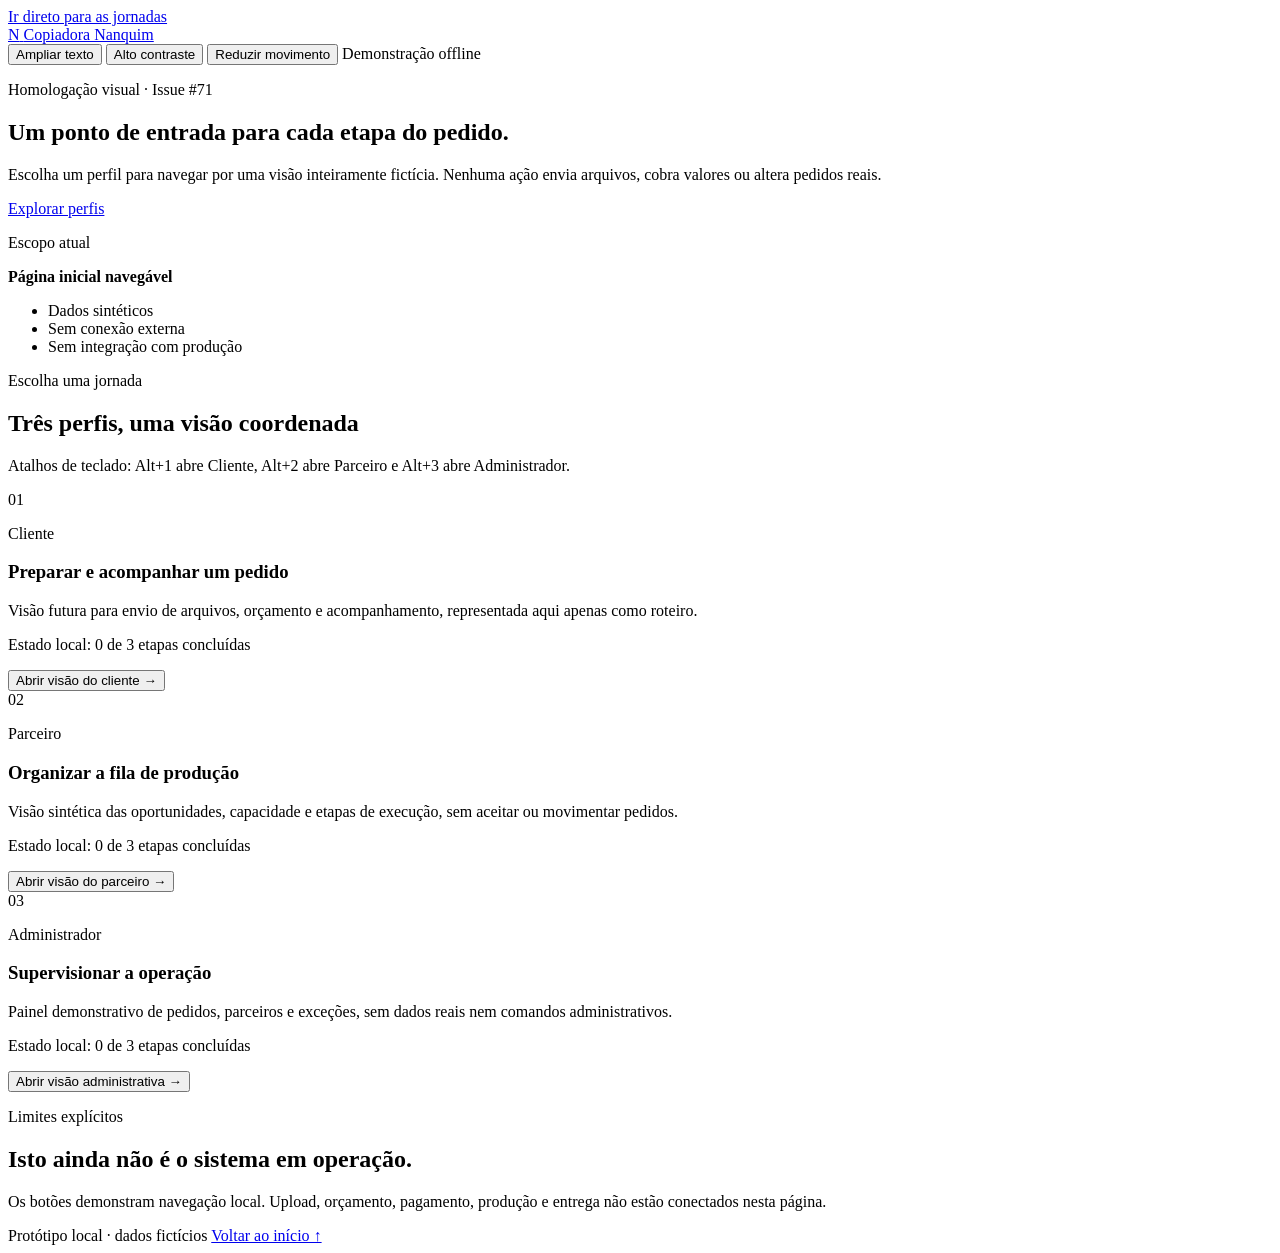
==== index.html @ 4405450c "feat(demo): publicar prototipo visual ficticio - index.html" ====
<!doctype html>
<html lang="pt-BR">
<head>
  <meta charset="utf-8">
  <meta name="viewport" content="width=device-width, initial-scale=1">
  <meta name="description" content="Protótipo offline e fictício dos portais da Copiadora Nanquim.">
  <title>Nanquim — Protótipo offline</title>
  <link rel="stylesheet" href="styles.css">
  <script src="app.js" defer></script>
</head>
<body>
  <a class="skip-link" href="#perfis">Ir direto para as jornadas</a>
  <noscript>
    <section class="no-script-notice" role="status" aria-labelledby="no-script-title">
      <h2 id="no-script-title">A navegação interativa está pausada</h2>
      <p>Ative o JavaScript do navegador para abrir as jornadas fictícias. Esta página permanece local e não envia dados.</p>
    </section>
    <style>
      .text-size-toggle,
      .contrast-toggle,
      .motion-toggle,
      .profile-action { display: none; }
    </style>
  </noscript>
  <header class="site-header">
    <a class="brand" href="#inicio" aria-label="Nanquim — início do protótipo">
      <span class="brand-mark" aria-hidden="true">N</span>
      <span>Copiadora Nanquim</span>
    </a>
    <div class="header-actions">
      <button class="text-size-toggle" type="button" aria-pressed="false">Ampliar texto</button>
      <button class="contrast-toggle" type="button" aria-pressed="false">Alto contraste</button>
      <button class="motion-toggle" type="button" aria-pressed="false">Reduzir movimento</button>
      <button class="visual-preferences-reset" type="button" hidden>Restaurar visual</button>
      <span class="visual-preference-status visually-hidden" role="status" aria-atomic="true"></span>
      <span class="demo-badge">Demonstração offline</span>
    </div>
  </header>

  <main id="inicio">
    <section class="hero" aria-labelledby="hero-title">
      <div class="hero-copy">
        <p class="eyebrow">Homologação visual · Issue #71</p>
        <h1 id="hero-title">Um ponto de entrada para cada etapa do pedido.</h1>
        <p class="hero-text">Escolha um perfil para navegar por uma visão inteiramente fictícia. Nenhuma ação envia arquivos, cobra valores ou altera pedidos reais.</p>
        <div class="hero-actions">
          <a class="primary-action" href="#perfis">Explorar perfis</a>
          <button class="resume-action" type="button" aria-haspopup="dialog" aria-controls="demo-dialog" aria-expanded="false" hidden></button>
        </div>
      </div>
      <div class="status-card" aria-label="Escopo desta demonstração">
        <p class="status-label">Escopo atual</p>
        <strong>Página inicial navegável</strong>
        <ul>
          <li>Dados sintéticos</li>
          <li>Sem conexão externa</li>
          <li>Sem integração com produção</li>
        </ul>
      </div>
    </section>

    <section class="profiles" id="perfis" tabindex="-1" aria-labelledby="profiles-title">
      <div class="section-heading">
        <p class="eyebrow">Escolha uma jornada</p>
        <h2 id="profiles-title">Três perfis, uma visão coordenada</h2>
        <p class="profile-shortcuts" id="profile-shortcuts">Atalhos de teclado: Alt+1 abre Cliente, Alt+2 abre Parceiro e Alt+3 abre Administrador.</p>
      </div>

      <div class="profile-grid">
        <article class="profile-card profile-client" id="cliente">
          <span class="profile-number" aria-hidden="true">01</span>
          <p class="profile-role">Cliente</p>
          <h3>Preparar e acompanhar um pedido</h3>
          <p id="cliente-description">Visão futura para envio de arquivos, orçamento e acompanhamento, representada aqui apenas como roteiro.</p>
          <p class="profile-progress" id="cliente-progress" data-profile-progress="Cliente" data-progress-announcement aria-live="polite">Estado local: 0 de 3 etapas concluídas</p>
          <button class="profile-action" type="button" data-profile="Cliente" aria-haspopup="dialog" aria-controls="demo-dialog" aria-expanded="false" aria-describedby="cliente-description cliente-progress profile-shortcuts" aria-keyshortcuts="Alt+1">Abrir visão do cliente <span aria-hidden="true">→</span></button>
        </article>

        <article class="profile-card profile-partner" id="parceiro">
          <span class="profile-number" aria-hidden="true">02</span>
          <p class="profile-role">Parceiro</p>
          <h3>Organizar a fila de produção</h3>
          <p id="parceiro-description">Visão sintética das oportunidades, capacidade e etapas de execução, sem aceitar ou movimentar pedidos.</p>
          <p class="profile-progress" id="parceiro-progress" data-profile-progress="Parceiro" data-progress-announcement aria-live="polite">Estado local: 0 de 3 etapas concluídas</p>
          <button class="profile-action" type="button" data-profile="Parceiro" aria-haspopup="dialog" aria-controls="demo-dialog" aria-expanded="false" aria-describedby="parceiro-description parceiro-progress profile-shortcuts" aria-keyshortcuts="Alt+2">Abrir visão do parceiro <span aria-hidden="true">→</span></button>
        </article>

        <article class="profile-card profile-admin" id="administrador">
          <span class="profile-number" aria-hidden="true">03</span>
          <p class="profile-role">Administrador</p>
          <h3>Supervisionar a operação</h3>
          <p id="administrador-description">Painel demonstrativo de pedidos, parceiros e exceções, sem dados reais nem comandos administrativos.</p>
          <p class="profile-progress" id="administrador-progress" data-profile-progress="Administrador" data-progress-announcement aria-live="polite">Estado local: 0 de 3 etapas concluídas</p>
          <button class="profile-action" type="button" data-profile="Administrador" aria-haspopup="dialog" aria-controls="demo-dialog" aria-expanded="false" aria-describedby="administrador-description administrador-progress profile-shortcuts" aria-keyshortcuts="Alt+3">Abrir visão administrativa <span aria-hidden="true">→</span></button>
        </article>
      </div>
    </section>

    <section class="prototype-notice" aria-labelledby="notice-title">
      <div>
        <p class="eyebrow">Limites explícitos</p>
        <h2 id="notice-title">Isto ainda não é o sistema em operação.</h2>
      </div>
      <p>Os botões demonstram navegação local. Upload, orçamento, pagamento, produção e entrega não estão conectados nesta página.</p>
    </section>
  </main>

  <dialog class="demo-dialog" id="demo-dialog" aria-labelledby="dialog-title" aria-describedby="dialog-description">
    <div class="dialog-header">
      <p class="eyebrow">Roteiro sintético</p>
      <button type="button" class="dialog-close dialog-close-top" aria-label="Fechar roteiro e voltar aos perfis">Fechar <span aria-hidden="true">×</span></button>
    </div>
    <h2 class="dialog-title" id="dialog-title" tabindex="-1"></h2>
    <p id="dialog-description">Prévia local das etapas previstas para este perfil. Nenhuma ação é executada.</p>
    <div class="dialog-profiles" role="tablist" aria-label="Alternar perfil da simulação" aria-describedby="keyboard-help-content">
      <button type="button" role="tab" id="profile-tab-cliente" aria-controls="dialog-steps" aria-keyshortcuts="Alt+1 ArrowLeft ArrowRight ArrowUp ArrowDown Home End" data-dialog-profile="Cliente">Cliente</button>
      <button type="button" role="tab" id="profile-tab-parceiro" aria-controls="dialog-steps" aria-keyshortcuts="Alt+2 ArrowLeft ArrowRight ArrowUp ArrowDown Home End" data-dialog-profile="Parceiro">Parceiro</button>
      <button type="button" role="tab" id="profile-tab-administrador" aria-controls="dialog-steps" aria-keyshortcuts="Alt+3 ArrowLeft ArrowRight ArrowUp ArrowDown Home End" data-dialog-profile="Administrador">Administrador</button>
    </div>
    <p class="dialog-profile-status" data-progress-announcement role="status" aria-live="polite" aria-atomic="true"></p>
    <p class="dialog-prerequisite-status" data-progress-announcement role="status" aria-live="polite" aria-atomic="true"></p>
    <div class="dialog-accessibility-actions" aria-label="Recursos de acessibilidade da simulação">
      <button type="button" class="dialog-focus-step">Ir para a etapa atual</button>
      <button type="button" class="dialog-focus-summary" aria-keyshortcuts="Alt+R">Ir para o resumo das jornadas</button>
      <button type="button" class="dialog-focus-mode" aria-pressed="false">Mostrar somente a etapa atual</button>
      <button type="button" class="dialog-announcements-toggle" aria-pressed="false" aria-keyshortcuts="Alt+A">Pausar avisos de progresso</button>
    </div>
    <details class="keyboard-help">
      <summary aria-keyshortcuts="Alt+H">Como navegar pelo teclado</summary>
      <p id="keyboard-help-content">Nas abas de perfil e nas etapas, use as setas para navegar; use Início ou Fim para ir ao primeiro ou ao último item. Pressione Enter ou Espaço para selecionar. Dentro do roteiro, Alt+1 abre Cliente, Alt+2 abre Parceiro, Alt+3 abre Administrador, Alt+N avança, Alt+V volta, Alt+R leva ao resumo das jornadas, Alt+A pausa ou retoma os avisos de progresso e Alt+H abre ou fecha esta ajuda. Escape fecha o roteiro; durante uma confirmação de reinício, Escape cancela primeiro essa confirmação.</p>
    </details>
    <p class="dialog-focus-status" role="status" aria-live="polite" aria-atomic="true"></p>
    <ol class="dialog-steps" id="dialog-steps" role="tabpanel" aria-label="Etapas selecionáveis da simulação" aria-describedby="keyboard-help-content"></ol>
    <div class="dialog-progress" data-progress-announcement role="progressbar" aria-live="polite" aria-atomic="true" aria-valuemin="0"></div>
    <section class="journey-summary" aria-labelledby="journey-summary-title">
      <h3 id="journey-summary-title" tabindex="-1">Progresso das três jornadas</h3>
      <p class="journey-overall-status" data-progress-announcement role="status" aria-live="polite" aria-atomic="true"></p>
      <p class="journey-shared-status"></p>
      <ul class="journey-summary-list" data-progress-announcement aria-live="polite" aria-atomic="true"></ul>
      <button type="button" class="journey-continue-action"></button>
      <button type="button" class="journey-review-action" aria-expanded="false" aria-controls="journey-review">Preparar resumo para revisão</button>
      <div class="journey-review" id="journey-review" hidden>
        <label for="journey-review-text">Resumo local do pedido sintético DEMO-071</label>
        <textarea id="journey-review-text" rows="7" readonly></textarea>
        <button type="button" class="journey-review-copy" aria-describedby="journey-review-copy-status">Copiar resumo local</button>
        <p class="journey-review-copy-status" id="journey-review-copy-status" role="status" aria-live="polite" aria-atomic="true">A cópia usa somente a área de transferência deste dispositivo. Nenhum dado é enviado.</p>
      </div>
    </section>
    <section class="dialog-detail" aria-labelledby="dialog-detail-title">
      <p class="dialog-detail-label">Registro sintético da etapa</p>
      <h3 id="dialog-detail-title"></h3>
      <p class="dialog-detail-description"></p>
    </section>
    <section class="dialog-handoff" aria-labelledby="dialog-handoff-title">
      <p class="dialog-detail-label">Continuidade entre perfis</p>
      <h3 id="dialog-handoff-title">Pedido sintético DEMO-071</h3>
      <p class="dialog-handoff-status" data-progress-announcement aria-live="polite" aria-atomic="true"></p>
      <button type="button" class="dialog-handoff-action"></button>
    </section>
    <div class="dialog-navigation" role="group" aria-label="Navegação entre etapas">
      <button type="button" class="dialog-previous" aria-keyshortcuts="Alt+V">Voltar uma etapa</button>
      <button type="button" class="dialog-restart" aria-describedby="dialog-restart-status" hidden>Reiniciar roteiro</button>
      <button type="button" class="dialog-next" aria-keyshortcuts="Alt+N" aria-describedby="dialog-prerequisite-status">Avançar na simulação</button>
    </div>
    <p class="dialog-restart-status" id="dialog-restart-status" role="status" aria-live="polite" aria-atomic="true"></p>
    <button type="button" class="dialog-reset-all" aria-describedby="dialog-reset-status">Reiniciar todas as jornadas</button>
    <p class="dialog-reset-status" id="dialog-reset-status" role="status" aria-live="polite" aria-atomic="true"></p>
    <button type="button" class="dialog-close">Voltar aos perfis</button>
  </dialog>

  <footer>
    <span>Protótipo local · dados fictícios</span>
    <a href="#inicio">Voltar ao início ↑</a>
  </footer>
</body>
</html>
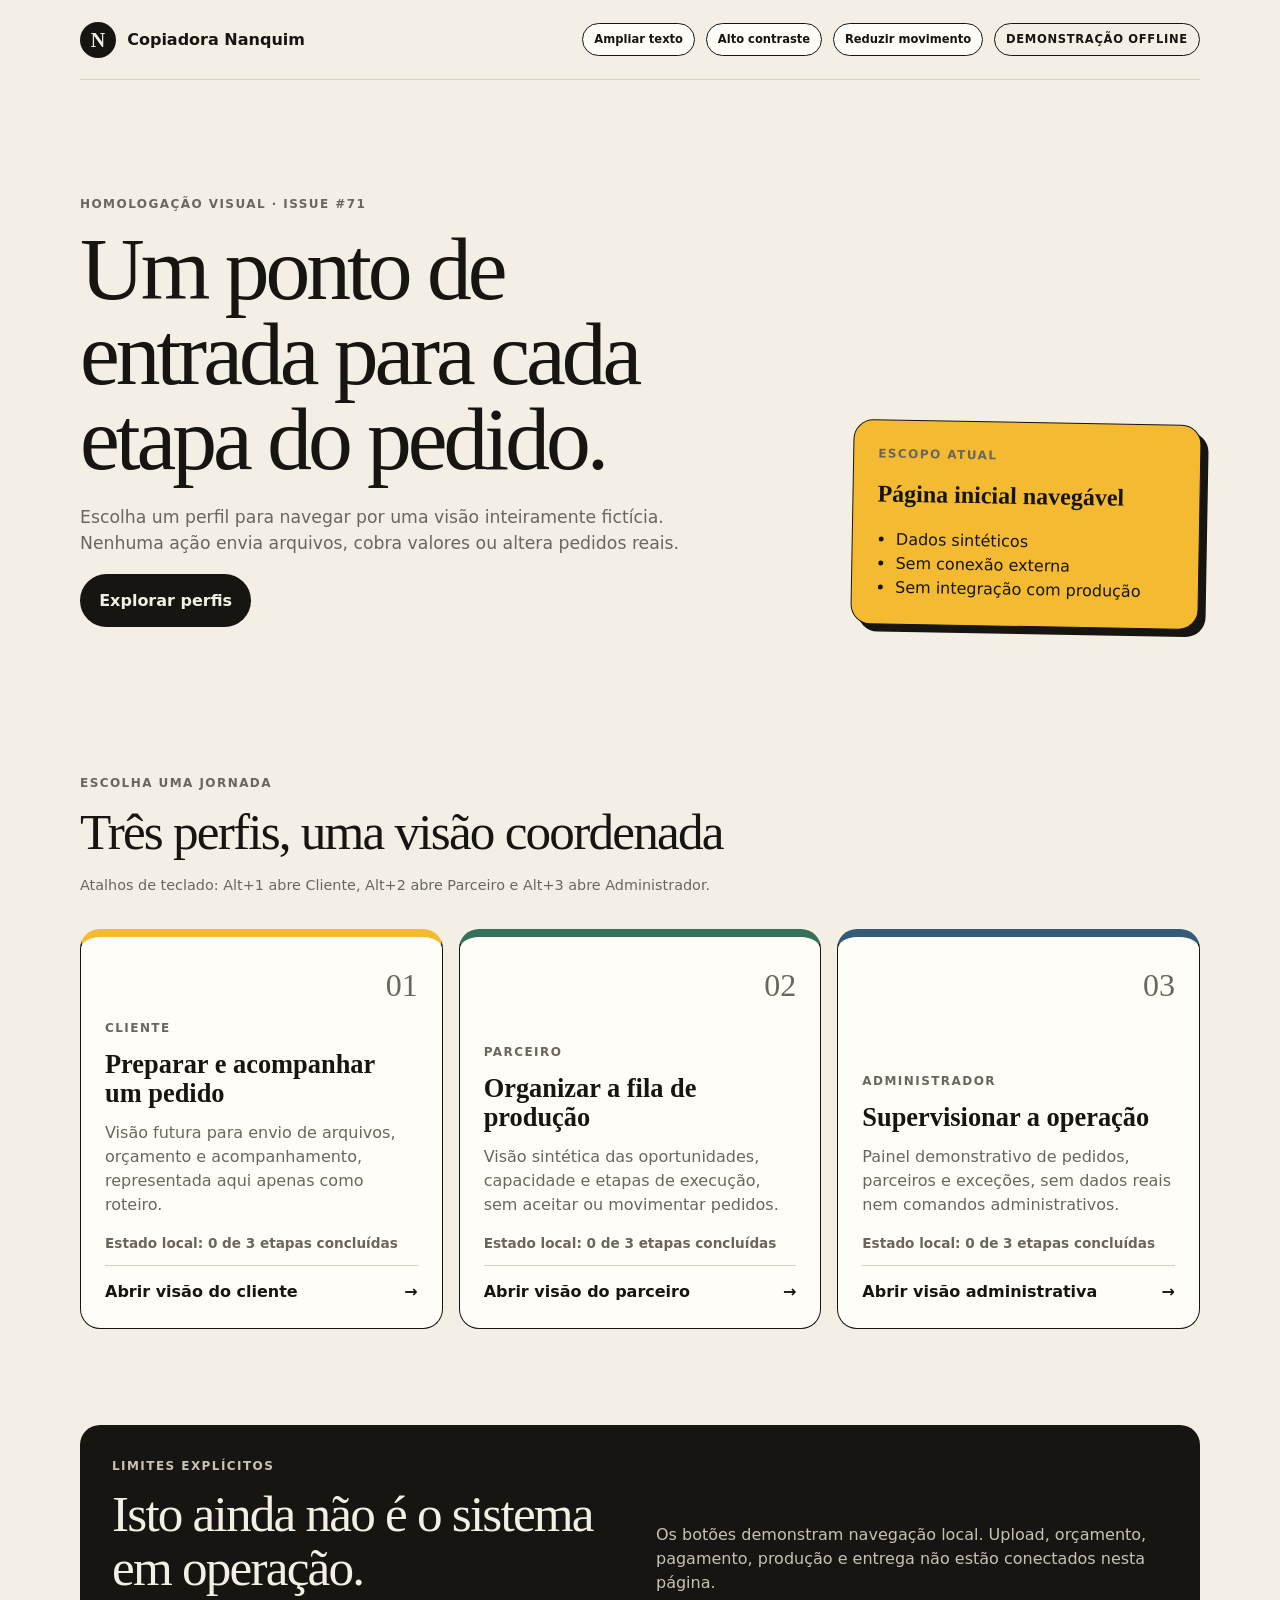
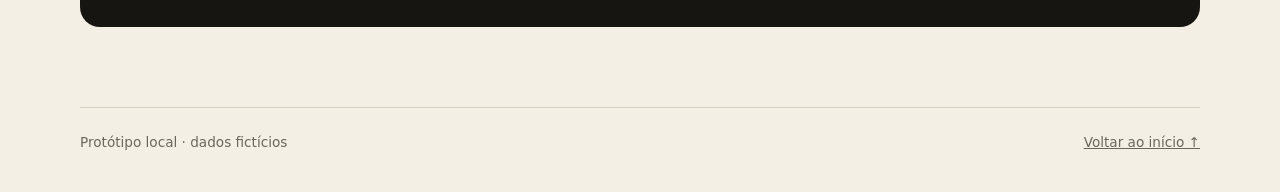
==== commit a234626c: "demo: sync synthetic issue-71 prototype index.html from PR #72" ====
--- a/index.html
+++ b/index.html
@@ -64,6 +64,8 @@
         <p class="eyebrow">Escolha uma jornada</p>
         <h2 id="profiles-title">Três perfis, uma visão coordenada</h2>
         <p class="profile-shortcuts" id="profile-shortcuts">Atalhos de teclado: Alt+1 abre Cliente, Alt+2 abre Parceiro e Alt+3 abre Administrador.</p>
+        <p class="profiles-overall-progress" role="status" aria-live="polite" aria-atomic="true"></p>
+        <p class="session-storage-warning" role="status" aria-live="polite" aria-atomic="true" hidden></p>
       </div>
 
       <div class="profile-grid">
@@ -108,7 +110,8 @@
   <dialog class="demo-dialog" id="demo-dialog" aria-labelledby="dialog-title" aria-describedby="dialog-description">
     <div class="dialog-header">
       <p class="eyebrow">Roteiro sintético</p>
-      <button type="button" class="dialog-close dialog-close-top" aria-label="Fechar roteiro e voltar aos perfis">Fechar <span aria-hidden="true">×</span></button>
+      <p class="dialog-sticky-context" role="status" aria-live="polite" aria-atomic="true"></p>
+      <button type="button" class="dialog-close dialog-close-top" aria-label="Fechar roteiro e voltar aos perfis" aria-keyshortcuts="Escape Alt+0">Fechar <span aria-hidden="true">×</span></button>
     </div>
     <h2 class="dialog-title" id="dialog-title" tabindex="-1"></h2>
     <p id="dialog-description">Prévia local das etapas previstas para este perfil. Nenhuma ação é executada.</p>
@@ -118,38 +121,154 @@
       <button type="button" role="tab" id="profile-tab-administrador" aria-controls="dialog-steps" aria-keyshortcuts="Alt+3 ArrowLeft ArrowRight ArrowUp ArrowDown Home End" data-dialog-profile="Administrador">Administrador</button>
     </div>
     <p class="dialog-profile-status" data-progress-announcement role="status" aria-live="polite" aria-atomic="true"></p>
-    <p class="dialog-prerequisite-status" data-progress-announcement role="status" aria-live="polite" aria-atomic="true"></p>
+    <div class="dialog-prerequisite-notice">
+      <p class="dialog-prerequisite-status" id="dialog-prerequisite-status" data-progress-announcement role="status" aria-live="polite" aria-atomic="true"></p>
+      <button type="button" class="dialog-prerequisite-action" hidden></button>
+    </div>
     <div class="dialog-accessibility-actions" aria-label="Recursos de acessibilidade da simulação">
-      <button type="button" class="dialog-focus-step">Ir para a etapa atual</button>
-      <button type="button" class="dialog-focus-summary" aria-keyshortcuts="Alt+R">Ir para o resumo das jornadas</button>
-      <button type="button" class="dialog-focus-mode" aria-pressed="false">Mostrar somente a etapa atual</button>
+      <button type="button" class="dialog-focus-step" aria-controls="dialog-steps" aria-keyshortcuts="Alt+E">Ir para a etapa atual</button>
+      <button type="button" class="dialog-focus-detail" aria-controls="dialog-detail" aria-keyshortcuts="Alt+D">Ir para os detalhes da etapa</button>
+      <button type="button" class="dialog-focus-field" aria-controls="dialog-detail" aria-keyshortcuts="Alt+I">Ir para o campo da etapa</button>
+      <button type="button" class="dialog-focus-summary" aria-controls="journey-summary" aria-keyshortcuts="Alt+R">Ir para o resumo das jornadas</button>
+      <button type="button" class="dialog-focus-navigation" aria-controls="dialog-navigation" aria-keyshortcuts="Alt+G">Ir para as ações de avanço</button>
+      <button type="button" class="dialog-focus-mode" aria-pressed="false" aria-controls="dialog-steps dialog-detail" aria-keyshortcuts="Alt+M">Mostrar somente a etapa atual</button>
       <button type="button" class="dialog-announcements-toggle" aria-pressed="false" aria-keyshortcuts="Alt+A">Pausar avisos de progresso</button>
     </div>
     <details class="keyboard-help">
       <summary aria-keyshortcuts="Alt+H">Como navegar pelo teclado</summary>
-      <p id="keyboard-help-content">Nas abas de perfil e nas etapas, use as setas para navegar; use Início ou Fim para ir ao primeiro ou ao último item. Pressione Enter ou Espaço para selecionar. Dentro do roteiro, Alt+1 abre Cliente, Alt+2 abre Parceiro, Alt+3 abre Administrador, Alt+N avança, Alt+V volta, Alt+R leva ao resumo das jornadas, Alt+A pausa ou retoma os avisos de progresso e Alt+H abre ou fecha esta ajuda. Escape fecha o roteiro; durante uma confirmação de reinício, Escape cancela primeiro essa confirmação.</p>
+      <p id="keyboard-help-content">Nas abas de perfil e nas etapas, use as setas para navegar; use Início ou Fim para ir ao primeiro ou ao último item. Pressione Enter ou Espaço para selecionar. Dentro do roteiro, Alt+1 abre Cliente, Alt+2 abre Parceiro, Alt+3 abre Administrador, Alt+N avança, Alt+V reabre a etapa anterior, Alt+E leva à etapa atual, Alt+D leva aos detalhes da etapa selecionada, Alt+I leva ao campo interativo da etapa ou ao pré-requisito pendente, Alt+L limpa a resposta da etapa selecionada quando houver uma, Alt+C cancela uma confirmação de reinício pendente, Alt+R leva ao resumo das jornadas, Alt+P abre ou fecha o resumo local para revisão, Alt+G leva às ações de avanço, Alt+M alterna a exibição somente da etapa atual, Alt+A pausa ou retoma os avisos de progresso, Alt+H abre ou fecha esta ajuda e Alt+0 volta aos perfis. Escape fecha primeiro o resumo de revisão, esta ajuda ou cancela uma confirmação de reinício; sem essas telas intermediárias, fecha o roteiro.</p>
     </details>
     <p class="dialog-focus-status" role="status" aria-live="polite" aria-atomic="true"></p>
     <ol class="dialog-steps" id="dialog-steps" role="tabpanel" aria-label="Etapas selecionáveis da simulação" aria-describedby="keyboard-help-content"></ol>
-    <div class="dialog-progress" data-progress-announcement role="progressbar" aria-live="polite" aria-atomic="true" aria-valuemin="0"></div>
-    <section class="journey-summary" aria-labelledby="journey-summary-title">
+    <div class="dialog-progress" data-progress-announcement role="progressbar" aria-label="Progresso da jornada selecionada" aria-live="polite" aria-atomic="true" aria-valuemin="0"></div>
+    <section class="journey-summary" id="journey-summary" aria-labelledby="journey-summary-title">
       <h3 id="journey-summary-title" tabindex="-1">Progresso das três jornadas</h3>
       <p class="journey-overall-status" data-progress-announcement role="status" aria-live="polite" aria-atomic="true"></p>
-      <p class="journey-shared-status"></p>
+      <p class="journey-shared-status" data-progress-announcement role="status" aria-live="polite" aria-atomic="true"></p>
       <ul class="journey-summary-list" data-progress-announcement aria-live="polite" aria-atomic="true"></ul>
-      <button type="button" class="journey-continue-action"></button>
-      <button type="button" class="journey-review-action" aria-expanded="false" aria-controls="journey-review">Preparar resumo para revisão</button>
-      <div class="journey-review" id="journey-review" hidden>
-        <label for="journey-review-text">Resumo local do pedido sintético DEMO-071</label>
-        <textarea id="journey-review-text" rows="7" readonly></textarea>
+      <button type="button" class="journey-continue-action" aria-controls="dialog-steps"></button>
+      <button type="button" class="journey-review-action" aria-expanded="false" aria-controls="journey-review" aria-keyshortcuts="Alt+P">Preparar resumo para revisão</button>
+      <div class="journey-review" id="journey-review" role="region" aria-labelledby="journey-review-title" hidden>
+        <h4 id="journey-review-title">Resumo local do pedido sintético DEMO-071</h4>
+        <label for="journey-review-text">Conteúdo do resumo para revisão</label>
+        <textarea id="journey-review-text" rows="7" aria-describedby="journey-review-copy-status" readonly></textarea>
         <button type="button" class="journey-review-copy" aria-describedby="journey-review-copy-status">Copiar resumo local</button>
+        <button type="button" class="journey-review-download" aria-describedby="journey-review-copy-status">Baixar resumo em TXT</button>
+        <button type="button" class="journey-review-print" aria-describedby="journey-review-copy-status">Imprimir resumo local</button>
+        <button type="button" class="journey-review-close" aria-keyshortcuts="Escape">Fechar resumo e voltar</button>
         <p class="journey-review-copy-status" id="journey-review-copy-status" role="status" aria-live="polite" aria-atomic="true">A cópia usa somente a área de transferência deste dispositivo. Nenhum dado é enviado.</p>
       </div>
     </section>
-    <section class="dialog-detail" aria-labelledby="dialog-detail-title">
+    <section class="dialog-detail" id="dialog-detail" tabindex="-1" aria-labelledby="dialog-detail-title">
       <p class="dialog-detail-label">Registro sintético da etapa</p>
       <h3 id="dialog-detail-title"></h3>
       <p class="dialog-detail-description"></p>
+      <div class="synthetic-file-choice" hidden>
+        <label for="synthetic-file">Escolha um PDF de demonstração</label>
+        <select id="synthetic-file" aria-describedby="synthetic-file-help synthetic-file-status" aria-errormessage="synthetic-file-status" aria-invalid="false" aria-required="true">
+          <option value="">Selecione um arquivo sintético</option>
+          <option value="apostila">apostila-demo.pdf · 12 páginas</option>
+          <option value="atividade">atividade-escolar-demo.pdf · 4 páginas</option>
+        </select>
+        <p id="synthetic-file-help">As opções são apenas nomes fictícios: nenhum arquivo do dispositivo será acessado ou enviado.</p>
+        <p id="synthetic-file-status" role="status" aria-live="polite" aria-atomic="true"></p>
+      </div>
+      <fieldset class="synthetic-fulfillment-choice" hidden>
+        <legend>Decisões fictícias do orçamento</legend>
+        <div class="synthetic-quote" aria-labelledby="synthetic-quote-title">
+          <h4 id="synthetic-quote-title">Orçamento demonstrativo</h4>
+          <p><strong>R$ 18,00 fictícios</strong> · impressão e acabamento simulados</p>
+          <p>Valor fixo apenas para homologação visual; não representa preço, tarifa ou cobrança real.</p>
+        </div>
+        <label for="synthetic-quote-review">O orçamento fictício foi revisado?</label>
+        <select id="synthetic-quote-review" aria-describedby="synthetic-quote-help synthetic-quote-status" aria-errormessage="synthetic-quote-status" aria-invalid="false" aria-required="true">
+          <option value="">Selecione uma resposta sintética</option>
+          <option value="revisado">Sim, revisar e continuar na simulação</option>
+          <option value="ajuste">Não, sinalizar ajuste na simulação</option>
+        </select>
+        <p id="synthetic-quote-help">A resposta fica somente nesta sessão local e não confirma compra ou pagamento.</p>
+        <p id="synthetic-quote-status" role="status" aria-live="polite" aria-atomic="true"></p>
+        <label for="synthetic-fulfillment">Como o pedido fictício será recebido?</label>
+        <select id="synthetic-fulfillment" aria-describedby="synthetic-fulfillment-help synthetic-fulfillment-status" aria-errormessage="synthetic-fulfillment-status" aria-invalid="false" aria-required="true">
+          <option value="">Selecione uma opção sintética</option>
+          <option value="retirada">Retirada simulada no balcão</option>
+          <option value="entrega">Entrega local simulada</option>
+        </select>
+        <p id="synthetic-fulfillment-help">A escolha vale somente para este roteiro local; nenhuma retirada ou entrega será solicitada.</p>
+        <p id="synthetic-fulfillment-status" role="status" aria-live="polite" aria-atomic="true"></p>
+      </fieldset>
+      <div class="synthetic-tracking-choice" hidden>
+        <label for="synthetic-tracking">Qual status fictício foi conferido?</label>
+        <select id="synthetic-tracking" aria-describedby="synthetic-tracking-help synthetic-tracking-status" aria-errormessage="synthetic-tracking-status" aria-invalid="false" aria-required="true">
+          <option value="">Selecione um status sintético</option>
+          <option value="conferido">Status atual conferido nesta simulação</option>
+        </select>
+        <p id="synthetic-tracking-help">A conferência usa somente o estado do pedido DEMO-071 nesta sessão; nenhum rastreamento ou pedido real será consultado.</p>
+        <p id="synthetic-tracking-status" role="status" aria-live="polite" aria-atomic="true"></p>
+      </div>
+      <div class="synthetic-capacity-choice" hidden>
+        <label for="synthetic-capacity">A capacidade fictícia é compatível?</label>
+        <select id="synthetic-capacity" aria-describedby="synthetic-capacity-help synthetic-capacity-status" aria-errormessage="synthetic-capacity-status" aria-invalid="false" aria-required="true">
+          <option value="">Selecione uma avaliação sintética</option>
+          <option value="compativel">Capacidade compatível nesta simulação</option>
+          <option value="revisao">Precisa de revisão nesta simulação</option>
+        </select>
+        <p id="synthetic-capacity-help">A avaliação existe somente neste navegador; nenhum pedido será aceito, recusado ou atribuído.</p>
+        <p id="synthetic-capacity-status" role="status" aria-live="polite" aria-atomic="true"></p>
+      </div>
+      <div class="synthetic-requirements-choice" hidden>
+        <label for="synthetic-requirements">Os requisitos fictícios foram revisados?</label>
+        <select id="synthetic-requirements" aria-describedby="synthetic-requirements-help synthetic-requirements-status" aria-errormessage="synthetic-requirements-status" aria-invalid="false" aria-required="true">
+          <option value="">Selecione uma revisão sintética</option>
+          <option value="revisados">Prazo, material e acabamento revisados</option>
+          <option value="ajuste">Requisitos precisam de ajuste na simulação</option>
+        </select>
+        <p id="synthetic-requirements-help">A revisão vale somente para o pedido DEMO-071 nesta sessão; nenhum prazo ou requisito real será confirmado.</p>
+        <p id="synthetic-requirements-status" role="status" aria-live="polite" aria-atomic="true"></p>
+      </div>
+      <div class="synthetic-production-choice" hidden>
+        <label for="synthetic-production">Qual etapa de produção deve aparecer na simulação?</label>
+        <select id="synthetic-production" aria-describedby="synthetic-production-help synthetic-production-status" aria-errormessage="synthetic-production-status" aria-invalid="false" aria-required="true">
+          <option value="">Selecione uma etapa sintética</option>
+          <option value="preparacao">Em preparação na simulação</option>
+          <option value="producao">Em produção na simulação</option>
+          <option value="concluida">Produção concluída na simulação</option>
+        </select>
+        <p id="synthetic-production-help">A atualização fica somente nesta sessão local; nenhuma fila ou produção real será alterada.</p>
+        <p id="synthetic-production-status" role="status" aria-live="polite" aria-atomic="true"></p>
+      </div>
+      <div class="synthetic-order-filter-choice" hidden>
+        <label for="synthetic-order-filter">Qual etapa fictícia deve aparecer no painel?</label>
+        <select id="synthetic-order-filter" aria-describedby="synthetic-order-filter-help synthetic-order-filter-status" aria-errormessage="synthetic-order-filter-status" aria-invalid="false" aria-required="true">
+          <option value="">Selecione um filtro sintético</option>
+          <option value="aguardando">Aguardando produção simulada</option>
+          <option value="producao">Em produção simulada</option>
+          <option value="concluido">Concluído na simulação</option>
+        </select>
+        <p id="synthetic-order-filter-help">O filtro afeta somente o pedido DEMO-071 nesta tela; nenhum painel ou pedido real será consultado.</p>
+        <p id="synthetic-order-filter-status" role="status" aria-live="polite" aria-atomic="true"></p>
+      </div>
+      <div class="synthetic-exception-choice" hidden>
+        <label for="synthetic-exception">Como tratar a exceção fictícia?</label>
+        <select id="synthetic-exception" aria-describedby="synthetic-exception-help synthetic-exception-status" aria-errormessage="synthetic-exception-status" aria-invalid="false" aria-required="true">
+          <option value="">Selecione uma decisão sintética</option>
+          <option value="acompanhar">Manter em acompanhamento na simulação</option>
+          <option value="revisar">Sinalizar para revisão na simulação</option>
+        </select>
+        <p id="synthetic-exception-help">A decisão fica somente nesta sessão local; nenhum pedido, alerta ou fila real será alterado.</p>
+        <p id="synthetic-exception-status" role="status" aria-live="polite" aria-atomic="true"></p>
+      </div>
+      <div class="synthetic-history-choice" hidden>
+        <label for="synthetic-history">Qual foi o resultado da conferência fictícia?</label>
+        <select id="synthetic-history" aria-describedby="synthetic-history-help synthetic-history-status" aria-errormessage="synthetic-history-status" aria-invalid="false" aria-required="true">
+          <option value="">Selecione um resultado sintético</option>
+          <option value="conferido">Histórico conferido nesta simulação</option>
+          <option value="revisao">Histórico requer revisão nesta simulação</option>
+        </select>
+        <p id="synthetic-history-help">A conferência considera somente os eventos fictícios exibidos nesta página; nenhum registro real será consultado ou alterado.</p>
+        <p id="synthetic-history-status" role="status" aria-live="polite" aria-atomic="true"></p>
+      </div>
+      <button type="button" class="dialog-clear-choice" aria-keyshortcuts="Alt+L" hidden>Limpar resposta desta etapa</button>
     </section>
     <section class="dialog-handoff" aria-labelledby="dialog-handoff-title">
       <p class="dialog-detail-label">Continuidade entre perfis</p>
@@ -157,15 +276,16 @@
       <p class="dialog-handoff-status" data-progress-announcement aria-live="polite" aria-atomic="true"></p>
       <button type="button" class="dialog-handoff-action"></button>
     </section>
-    <div class="dialog-navigation" role="group" aria-label="Navegação entre etapas">
-      <button type="button" class="dialog-previous" aria-keyshortcuts="Alt+V">Voltar uma etapa</button>
+    <div class="dialog-navigation" id="dialog-navigation" role="group" aria-label="Navegação entre etapas">
+      <button type="button" class="dialog-previous" aria-keyshortcuts="Alt+V">Reabrir etapa anterior</button>
       <button type="button" class="dialog-restart" aria-describedby="dialog-restart-status" hidden>Reiniciar roteiro</button>
       <button type="button" class="dialog-next" aria-keyshortcuts="Alt+N" aria-describedby="dialog-prerequisite-status">Avançar na simulação</button>
     </div>
     <p class="dialog-restart-status" id="dialog-restart-status" role="status" aria-live="polite" aria-atomic="true"></p>
     <button type="button" class="dialog-reset-all" aria-describedby="dialog-reset-status">Reiniciar todas as jornadas</button>
     <p class="dialog-reset-status" id="dialog-reset-status" role="status" aria-live="polite" aria-atomic="true"></p>
-    <button type="button" class="dialog-close">Voltar aos perfis</button>
+    <button type="button" class="dialog-cancel-reset" aria-keyshortcuts="Alt+C" hidden>Cancelar reinício pendente</button>
+    <button type="button" class="dialog-close" aria-keyshortcuts="Escape Alt+0">Voltar aos perfis</button>
   </dialog>
 
   <footer>
--- a/styles.css
+++ b/styles.css
@@ -0,0 +1,755 @@
+:root {
+  --ink: #171511;
+  --paper: #f4efe5;
+  --surface: #fffdf8;
+  --muted: #6b665d;
+  --line: #d9d1c2;
+  --yellow: #f4bb32;
+  --green: #35705a;
+  --blue: #345c78;
+  --radius: 1.25rem;
+}
+
+* { box-sizing: border-box; }
+
+html { scroll-behavior: smooth; }
+
+body {
+  margin: 0;
+  color: var(--ink);
+  background: var(--paper);
+  font-family: Inter, ui-sans-serif, system-ui, -apple-system, BlinkMacSystemFont, "Segoe UI", sans-serif;
+  line-height: 1.5;
+}
+
+a { color: inherit; }
+
+button, a { -webkit-tap-highlight-color: transparent; }
+
+.visually-hidden {
+  position: absolute;
+  width: 1px;
+  height: 1px;
+  padding: 0;
+  margin: -1px;
+  overflow: hidden;
+  clip: rect(0 0 0 0);
+  white-space: nowrap;
+  border: 0;
+}
+
+body.high-contrast {
+  --ink: #000;
+  --paper: #fff;
+  --surface: #fff;
+  --muted: #222;
+  --line: #000;
+  --yellow: #ffdf00;
+  --green: #005a28;
+  --blue: #0046a8;
+}
+
+body.large-text { font-size: 1.125rem; }
+
+body.dialog-open,
+body:has(.demo-dialog[open]) { overflow: hidden; }
+
+.skip-link {
+  position: fixed;
+  z-index: 3;
+  top: .75rem;
+  left: .75rem;
+  padding: .65rem .9rem;
+  color: var(--paper);
+  background: var(--ink);
+  border-radius: .4rem;
+  font-weight: 800;
+  transform: translateY(calc(-100% - 1rem));
+}
+
+.skip-link:focus { transform: translateY(0); }
+
+.no-script-notice {
+  width: min(1120px, calc(100% - 2rem));
+  margin: 1rem auto 0;
+  padding: 1rem 1.25rem;
+  color: var(--ink);
+  background: var(--yellow);
+  border: 2px solid var(--ink);
+  border-radius: .75rem;
+}
+
+.no-script-notice h2 { margin-bottom: .35rem; font-size: 1.35rem; }
+.no-script-notice p { margin-bottom: 0; }
+
+.site-header,
+main,
+footer {
+  width: min(1120px, calc(100% - 2rem));
+  margin-inline: auto;
+}
+
+.site-header {
+  min-height: 5rem;
+  display: flex;
+  flex-wrap: wrap;
+  align-items: center;
+  justify-content: space-between;
+  gap: 1rem;
+  padding-block: .75rem;
+  border-bottom: 1px solid var(--line);
+}
+
+.brand {
+  display: inline-flex;
+  align-items: center;
+  gap: .7rem;
+  font-weight: 800;
+  text-decoration: none;
+}
+
+.brand-mark {
+  display: grid;
+  place-items: center;
+  width: 2.25rem;
+  height: 2.25rem;
+  color: var(--paper);
+  background: var(--ink);
+  border-radius: 50%;
+  font-family: Georgia, serif;
+  font-size: 1.25rem;
+}
+
+.demo-badge {
+  padding: .4rem .7rem;
+  border: 1px solid var(--ink);
+  border-radius: 99px;
+  font-size: .72rem;
+  font-weight: 800;
+  letter-spacing: .06em;
+  text-transform: uppercase;
+}
+
+.header-actions {
+  display: flex;
+  flex: 1 1 22rem;
+  flex-wrap: wrap;
+  align-items: center;
+  justify-content: flex-end;
+  gap: .65rem;
+}
+
+.contrast-toggle,
+.text-size-toggle,
+.motion-toggle,
+.visual-preferences-reset {
+  padding: .4rem .7rem;
+  color: var(--ink);
+  background: var(--surface);
+  border: 1px solid var(--ink);
+  border-radius: 99px;
+  font: inherit;
+  font-size: .72rem;
+  font-weight: 800;
+  cursor: pointer;
+}
+
+.contrast-toggle[aria-pressed="true"],
+.text-size-toggle[aria-pressed="true"],
+.motion-toggle[aria-pressed="true"] { color: var(--surface); background: var(--ink); }
+
+.visual-preferences-reset {
+  color: var(--muted);
+  background: transparent;
+  border-color: var(--line);
+  text-decoration: underline;
+}
+
+.hero {
+  display: grid;
+  grid-template-columns: 1.5fr .75fr;
+  gap: clamp(2rem, 6vw, 6rem);
+  align-items: end;
+  padding: clamp(4rem, 9vw, 8rem) 0;
+}
+
+.eyebrow,
+.profile-role,
+.status-label {
+  margin: 0 0 .8rem;
+  color: var(--muted);
+  font-size: .75rem;
+  font-weight: 850;
+  letter-spacing: .12em;
+  text-transform: uppercase;
+}
+
+h1, h2, h3, p { margin-top: 0; }
+
+h1 {
+  max-width: 13ch;
+  margin-bottom: 1.5rem;
+  font-family: Georgia, "Times New Roman", serif;
+  font-size: clamp(2.8rem, 7vw, 5.8rem);
+  font-weight: 500;
+  letter-spacing: -.045em;
+  line-height: .95;
+}
+
+.hero-text {
+  max-width: 60ch;
+  color: var(--muted);
+  font-size: 1.08rem;
+}
+
+.primary-action {
+  display: inline-block;
+  margin-top: 1rem;
+  padding: .9rem 1.2rem;
+  color: var(--paper);
+  background: var(--ink);
+  border-radius: 99px;
+  font-weight: 750;
+  text-decoration: none;
+}
+
+.hero-actions {
+  display: flex;
+  flex-wrap: wrap;
+  align-items: center;
+  gap: .75rem;
+  margin-top: 1rem;
+}
+
+.hero-actions .primary-action { margin-top: 0; }
+
+.resume-action {
+  padding: .85rem 1.15rem;
+  color: var(--ink);
+  background: transparent;
+  border: 1px solid var(--ink);
+  border-radius: 99px;
+  font: inherit;
+  font-weight: 750;
+  cursor: pointer;
+}
+
+.status-card {
+  padding: 1.5rem;
+  background: var(--yellow);
+  border: 1px solid var(--ink);
+  border-radius: var(--radius);
+  box-shadow: .45rem .45rem 0 var(--ink);
+  transform: rotate(1deg);
+}
+
+.status-card strong { font-family: Georgia, serif; font-size: 1.5rem; }
+.status-card ul { margin: 1rem 0 0; padding-left: 1.2rem; }
+
+.profiles { padding: 2rem 0 6rem; }
+.profiles:focus { outline: 3px solid var(--blue); outline-offset: .5rem; }
+
+.section-heading { max-width: 42rem; margin-bottom: 2rem; }
+.profile-shortcuts { margin: 1rem 0 0; color: var(--muted); font-size: .9rem; }
+
+h2 {
+  margin-bottom: 0;
+  font-family: Georgia, serif;
+  font-size: clamp(2rem, 4vw, 3.4rem);
+  font-weight: 500;
+  letter-spacing: -.035em;
+  line-height: 1.05;
+}
+
+.profile-grid {
+  display: grid;
+  grid-template-columns: repeat(3, 1fr);
+  gap: 1rem;
+}
+
+.profile-card {
+  min-height: 25rem;
+  display: flex;
+  flex-direction: column;
+  padding: 1.5rem;
+  background: var(--surface);
+  border: 1px solid var(--ink);
+  border-radius: var(--radius);
+}
+
+.profile-client { border-top: .55rem solid var(--yellow); }
+.profile-partner { border-top: .55rem solid var(--green); }
+.profile-admin { border-top: .55rem solid var(--blue); }
+
+.profile-number { align-self: flex-end; color: var(--muted); font-family: Georgia, serif; font-size: 2rem; }
+.profile-role { margin-top: auto; }
+.profile-card h3 { margin-bottom: .8rem; font-family: Georgia, serif; font-size: 1.65rem; line-height: 1.1; }
+.profile-card p:not(.profile-role) { color: var(--muted); }
+.profile-card .profile-progress {
+  margin-bottom: .25rem;
+  color: var(--ink);
+  font-size: .85rem;
+  font-weight: 750;
+}
+
+.profile-action {
+  width: 100%;
+  display: flex;
+  justify-content: space-between;
+  gap: 1rem;
+  margin-top: .5rem;
+  padding: .85rem 0 0;
+  color: var(--ink);
+  background: transparent;
+  border: 0;
+  border-top: 1px solid var(--line);
+  font: inherit;
+  font-weight: 800;
+  cursor: pointer;
+  text-align: left;
+}
+
+.primary-action:focus-visible,
+.resume-action:focus-visible,
+.contrast-toggle:focus-visible,
+.text-size-toggle:focus-visible,
+.motion-toggle:focus-visible,
+.visual-preferences-reset:focus-visible,
+.profile-action:focus-visible,
+.dialog-previous:focus-visible,
+.dialog-next:focus-visible,
+.dialog-restart:focus-visible,
+.dialog-profiles button:focus-visible,
+.dialog-focus-step:focus-visible,
+.dialog-focus-summary:focus-visible,
+.dialog-focus-mode:focus-visible,
+.dialog-announcements-toggle:focus-visible,
+.journey-continue-action:focus-visible,
+.journey-review-action:focus-visible,
+.journey-review-copy:focus-visible,
+.journey-review textarea:focus-visible,
+.dialog-step:focus-visible,
+.dialog-handoff-action:focus-visible,
+.dialog-reset-all:focus-visible,
+.dialog-close:focus-visible,
+a:focus-visible { outline: 3px solid var(--blue); outline-offset: 3px; }
+
+.prototype-notice {
+  display: grid;
+  grid-template-columns: 1fr 1fr;
+  gap: 2rem;
+  align-items: end;
+  margin-bottom: 5rem;
+  padding: 2rem;
+  color: var(--paper);
+  background: var(--ink);
+  border-radius: var(--radius);
+}
+
+.prototype-notice .eyebrow, .prototype-notice > p { color: #c9c1b4; }
+.prototype-notice > p { margin-bottom: 0; }
+
+.demo-dialog {
+  inset: 50% auto auto 50%;
+  position: fixed;
+  z-index: 2;
+  width: min(32rem, calc(100% - 2rem));
+  max-height: calc(100vh - 2rem);
+  max-height: calc(100dvh - 2rem);
+  overflow: auto;
+  overscroll-behavior: contain;
+  padding: 1.5rem;
+  background: var(--surface);
+  border: 1px solid var(--ink);
+  border-radius: 1rem;
+  box-shadow: .35rem .35rem 0 var(--ink);
+  transform: translate(-50%, -50%);
+}
+
+.demo-dialog[open] { display: grid; gap: .6rem; }
+.demo-dialog::backdrop { background: rgb(23 21 17 / 55%); }
+.dialog-header {
+  position: sticky;
+  z-index: 1;
+  top: -1.5rem;
+  display: flex;
+  align-items: flex-start;
+  justify-content: space-between;
+  gap: 1rem;
+  margin: -1.5rem -1.5rem 0;
+  padding: 1.5rem 1.5rem .75rem;
+  background: var(--surface);
+  border-bottom: 1px solid var(--line);
+}
+.dialog-header .eyebrow { margin-bottom: 0; }
+.dialog-close-top {
+  margin-top: 0;
+  padding: .35rem .65rem;
+  color: var(--ink);
+  background: transparent;
+  border: 1px solid var(--line);
+  font: inherit;
+  font-size: .85rem;
+  font-weight: 750;
+}
+.dialog-title { margin: 0; font-size: 2rem; }
+.dialog-profiles { display: flex; flex-wrap: wrap; gap: .45rem; margin-block: .35rem; }
+.dialog-profiles button {
+  padding: .4rem .7rem;
+  color: var(--ink);
+  background: transparent;
+  border: 1px solid var(--line);
+  border-radius: 99px;
+  font: inherit;
+  font-size: .85rem;
+  font-weight: 750;
+  cursor: pointer;
+}
+.dialog-profiles button[aria-selected="true"] { color: var(--paper); background: var(--blue); border-color: var(--blue); }
+.dialog-accessibility-actions { display: flex; flex-wrap: wrap; gap: .45rem 1rem; }
+.dialog-focus-step {
+  padding: .35rem 0;
+  color: var(--blue);
+  background: transparent;
+  border: 0;
+  font: inherit;
+  font-size: .85rem;
+  font-weight: 750;
+  text-decoration: underline;
+  cursor: pointer;
+}
+.dialog-focus-mode {
+  padding: .35rem 0;
+  color: var(--blue);
+  background: transparent;
+  border: 0;
+  font: inherit;
+  font-size: .85rem;
+  font-weight: 750;
+  text-decoration: underline;
+  cursor: pointer;
+}
+.dialog-focus-summary {
+  padding: .35rem 0;
+  color: var(--blue);
+  background: transparent;
+  border: 0;
+  font: inherit;
+  font-size: .85rem;
+  font-weight: 750;
+  text-decoration: underline;
+  cursor: pointer;
+}
+.dialog-announcements-toggle {
+  padding: .35rem 0;
+  color: var(--muted);
+  background: transparent;
+  border: 0;
+  font: inherit;
+  font-size: .85rem;
+  font-weight: 750;
+  text-decoration: underline;
+  cursor: pointer;
+}
+.keyboard-help {
+  padding: .55rem .7rem;
+  color: var(--muted);
+  border: 1px solid var(--line);
+  border-radius: .5rem;
+  font-size: .85rem;
+}
+.keyboard-help summary {
+  color: var(--blue);
+  font-weight: 750;
+  cursor: pointer;
+}
+.keyboard-help summary:focus-visible { outline: 3px solid var(--blue); outline-offset: 3px; }
+.keyboard-help p { margin: .55rem 0 0; }
+.dialog-profile-status,
+.dialog-focus-status {
+  position: absolute;
+  width: 1px;
+  height: 1px;
+  overflow: hidden;
+  clip-path: inset(50%);
+  white-space: nowrap;
+}
+.dialog-prerequisite-status {
+  margin: .2rem 0;
+  padding: .65rem .8rem;
+  color: var(--ink);
+  background: var(--paper);
+  border-left: .3rem solid var(--yellow);
+  border-radius: .25rem;
+  font-size: .85rem;
+  font-weight: 750;
+}
+.dialog-prerequisite-status[data-ready="true"] { border-left-color: var(--green); }
+.dialog-steps { display: grid; gap: .65rem; margin: .5rem 0; padding-left: 1.5rem; }
+.dialog-steps li {
+  display: grid;
+  grid-template-columns: minmax(0, 1fr) auto;
+  gap: .35rem .75rem;
+  align-items: start;
+  padding-left: .35rem;
+}
+.dialog-steps li[aria-current="step"] { font-weight: 800; }
+.dialog-steps li.is-complete { color: var(--green); text-decoration: line-through; }
+.demo-dialog.focus-mode .dialog-steps li:not(.is-focus-current) { display: none; }
+.dialog-step {
+  width: 100%;
+  padding: .2rem .35rem;
+  color: inherit;
+  background: transparent;
+  border: 0;
+  border-radius: .3rem;
+  font: inherit;
+  text-align: left;
+  cursor: pointer;
+}
+.dialog-step:hover { background: var(--paper); }
+.dialog-step-status {
+  padding: .15rem .45rem;
+  color: var(--muted);
+  border: 1px solid var(--line);
+  border-radius: 99px;
+  font-size: .7rem;
+  font-weight: 800;
+  line-height: 1.2;
+  text-decoration: none;
+  text-transform: uppercase;
+}
+.dialog-steps li[aria-current="step"] .dialog-step-status {
+  color: var(--surface);
+  background: var(--blue);
+  border-color: var(--blue);
+}
+.dialog-steps li.is-complete .dialog-step-status { color: var(--green); }
+.dialog-progress { min-height: 1.5rem; color: var(--muted); font-weight: 750; }
+.journey-summary {
+  padding: .8rem 1rem;
+  border: 1px solid var(--line);
+  border-radius: .5rem;
+}
+.journey-summary h3 { margin-bottom: .45rem; font-size: 1rem; }
+.journey-summary h3:focus-visible { outline: 3px solid var(--blue); outline-offset: 3px; }
+.journey-overall-status { margin-bottom: .45rem; color: var(--ink); font-weight: 750; }
+.journey-summary-list {
+  display: grid;
+  gap: .2rem;
+  margin: 0;
+  padding-left: 1.2rem;
+  color: var(--muted);
+  font-size: .85rem;
+}
+.journey-summary-list strong { color: var(--ink); }
+.journey-review-action {
+  margin-top: .75rem;
+  padding: .35rem 0;
+  color: var(--blue);
+  background: transparent;
+  border: 0;
+  font: inherit;
+  font-size: .85rem;
+  font-weight: 750;
+  text-decoration: underline;
+  cursor: pointer;
+}
+.journey-continue-action {
+  margin-top: .75rem;
+  padding: .55rem .8rem;
+  color: var(--paper);
+  background: var(--blue);
+  border: 1px solid var(--blue);
+  border-radius: 99px;
+  font: inherit;
+  font-size: .85rem;
+  font-weight: 750;
+  cursor: pointer;
+}
+.journey-continue-action:disabled { cursor: default; opacity: .55; }
+.journey-review { margin-top: .75rem; }
+.journey-review label { display: block; margin-bottom: .35rem; font-size: .85rem; font-weight: 750; }
+.journey-review textarea {
+  width: 100%;
+  resize: vertical;
+  padding: .65rem;
+  color: var(--ink);
+  background: var(--surface);
+  border: 1px solid var(--line);
+  border-radius: .4rem;
+  font: inherit;
+  font-size: .8rem;
+}
+.journey-review-copy {
+  margin-top: .5rem;
+  padding: .45rem .7rem;
+  color: var(--surface);
+  background: var(--blue);
+  border: 1px solid var(--blue);
+  border-radius: 99px;
+  font: inherit;
+  font-size: .8rem;
+  font-weight: 750;
+  cursor: pointer;
+}
+.journey-review p { margin: .35rem 0 0; color: var(--muted); font-size: .75rem; }
+.dialog-detail {
+  padding: 1rem;
+  background: var(--paper);
+  border-left: .3rem solid var(--yellow);
+  border-radius: .5rem;
+}
+.dialog-detail-label {
+  margin-bottom: .25rem;
+  color: var(--muted);
+  font-size: .7rem;
+  font-weight: 850;
+  letter-spacing: .1em;
+  text-transform: uppercase;
+}
+.dialog-detail h3 { margin-bottom: .35rem; font-family: Georgia, serif; font-size: 1.25rem; }
+.dialog-detail-description { margin-bottom: 0; color: var(--muted); }
+.dialog-handoff {
+  padding: .8rem 1rem;
+  border: 1px dashed var(--line);
+  border-radius: .5rem;
+}
+.dialog-handoff h3 { margin-bottom: .25rem; font-size: 1rem; }
+.dialog-handoff-status { margin-bottom: 0; color: var(--muted); }
+.dialog-handoff-action {
+  margin-top: .75rem;
+  padding: .45rem .7rem;
+  color: var(--blue);
+  background: transparent;
+  border: 1px solid var(--blue);
+  border-radius: 99px;
+  font: inherit;
+  font-weight: 750;
+  cursor: pointer;
+}
+.dialog-handoff-action:disabled {
+  color: var(--muted);
+  border-color: var(--line);
+  cursor: not-allowed;
+  opacity: .75;
+}
+.dialog-navigation { display: grid; grid-template-columns: repeat(auto-fit, minmax(8rem, 1fr)); gap: .6rem; }
+.dialog-previous,
+.dialog-restart,
+.dialog-next,
+.dialog-close { margin-top: .5rem; padding: .55rem .8rem; background: var(--ink); color: var(--paper); border: 0; border-radius: 99px; cursor: pointer; }
+.dialog-restart { color: var(--ink); background: var(--paper); border: 1px solid var(--ink); }
+.dialog-next { background: var(--green); }
+.dialog-reset-all {
+  justify-self: start;
+  padding: .35rem 0;
+  color: var(--muted);
+  background: transparent;
+  border: 0;
+  font: inherit;
+  font-size: .85rem;
+  font-weight: 750;
+  text-decoration: underline;
+  cursor: pointer;
+}
+.dialog-restart-status,
+.dialog-reset-status { min-height: 1.3rem; margin: -.4rem 0 0; color: var(--green); font-size: .85rem; font-weight: 750; }
+.dialog-previous:disabled,
+.dialog-next[aria-disabled="true"] { cursor: not-allowed; opacity: .55; }
+
+footer {
+  display: flex;
+  justify-content: space-between;
+  gap: 1rem;
+  padding: 1.5rem 0 2.5rem;
+  border-top: 1px solid var(--line);
+  color: var(--muted);
+  font-size: .85rem;
+}
+
+@media (max-width: 760px) {
+  .hero, .prototype-notice { grid-template-columns: 1fr; }
+  .profile-grid { grid-template-columns: 1fr; }
+  .profile-card { min-height: 20rem; }
+  .status-card { max-width: 25rem; transform: none; }
+  .dialog-navigation { grid-template-columns: 1fr; }
+}
+
+@media (max-width: 480px) {
+  .site-header { align-items: flex-start; }
+  .header-actions { flex-basis: 100%; justify-content: flex-start; }
+  .demo-badge { max-width: 8.5rem; text-align: center; }
+  .hero { padding-block: 3.5rem; }
+  footer { flex-direction: column; }
+}
+
+@media (pointer: coarse) {
+  .primary-action,
+  .resume-action,
+  .contrast-toggle,
+  .text-size-toggle,
+  .motion-toggle,
+  .visual-preferences-reset,
+  .profile-action,
+  .dialog-profiles button,
+  .dialog-focus-step,
+  .dialog-focus-summary,
+  .dialog-focus-mode,
+  .dialog-announcements-toggle,
+  .journey-continue-action,
+  .journey-review-action,
+  .journey-review-copy,
+  .dialog-step,
+  .dialog-handoff-action,
+  .dialog-previous,
+  .dialog-restart,
+  .dialog-next,
+  .dialog-reset-all,
+  .dialog-close,
+  .keyboard-help summary {
+    min-height: 2.75rem;
+  }
+}
+
+@media (prefers-reduced-motion: reduce) {
+  html { scroll-behavior: auto; }
+}
+
+html:has(body.reduce-motion) { scroll-behavior: auto; }
+
+@media (prefers-contrast: more) {
+  :root {
+    --ink: #000;
+    --paper: #fff;
+    --surface: #fff;
+    --muted: #222;
+    --line: #000;
+    --yellow: #ffdf00;
+    --green: #005a28;
+    --blue: #0046a8;
+  }
+}
+
+@media (forced-colors: active) {
+  .brand-mark,
+  .primary-action,
+  .dialog-profiles button[aria-selected="true"],
+  .dialog-previous,
+  .dialog-next,
+  .dialog-close {
+    border: 1px solid ButtonText;
+    forced-color-adjust: auto;
+  }
+
+  .status-card,
+  .demo-dialog {
+    box-shadow: none;
+  }
+
+  .profile-client,
+  .profile-partner,
+  .profile-admin {
+    border-top-color: ButtonText;
+  }
+}
